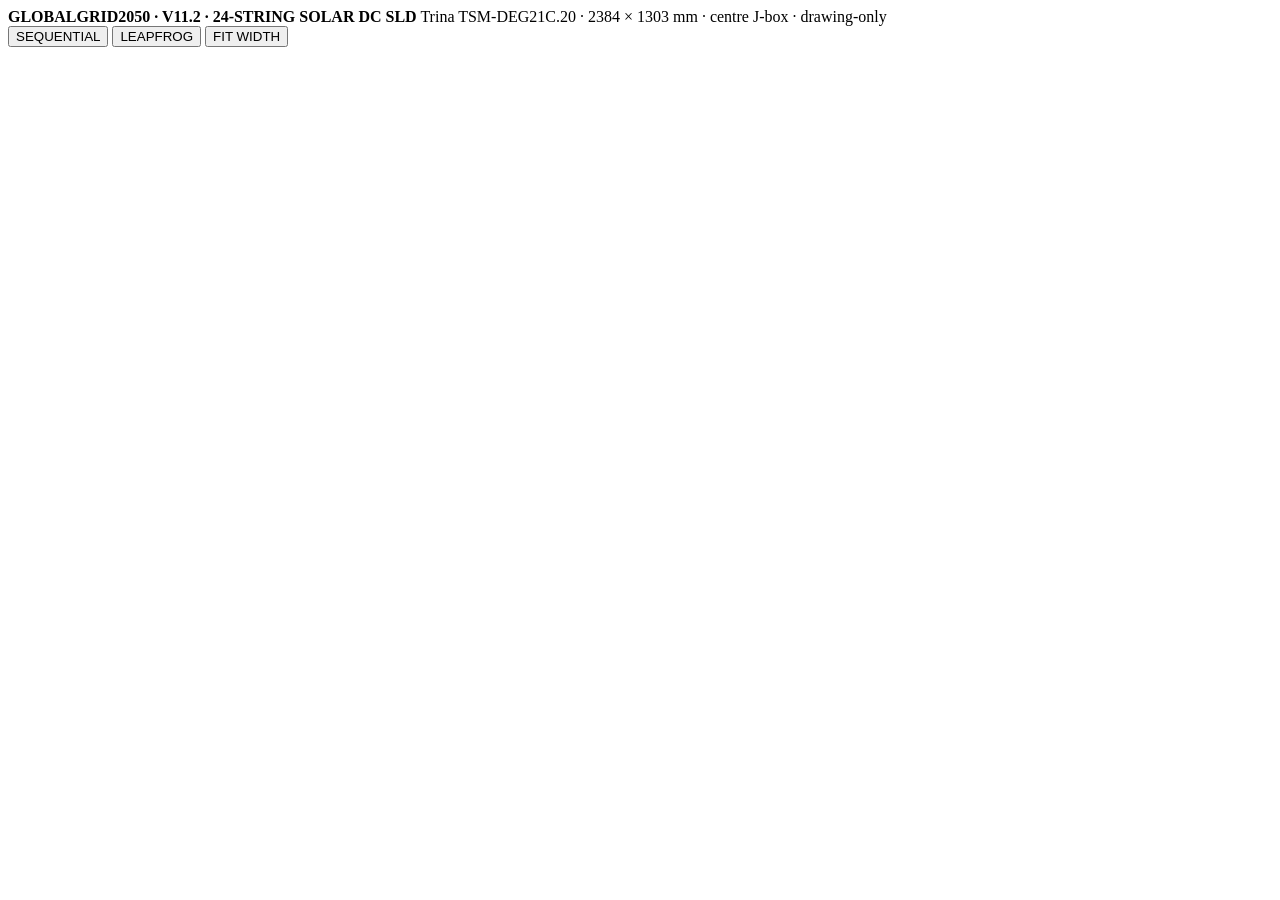
==== v11.2/index.html @ d2f172fe "feat(v11.2): establish full-screen drawing-only SLD surface" ====
<!doctype html>
<html lang="en">
<head>
  <meta charset="utf-8">
  <meta name="viewport" content="width=device-width,initial-scale=1,maximum-scale=1">
  <title>V11.2 — 24-String Solar DC SLD</title>
  <link rel="stylesheet" href="./styles.css">
</head>
<body>
  <header id="bar">
    <strong>GLOBALGRID2050 · V11.2 · 24-STRING SOLAR DC SLD</strong>
    <span id="basis">Trina TSM-DEG21C.20 · 2384 × 1303 mm · centre J-box · drawing-only</span>
    <nav>
      <button data-mode="sequential">SEQUENTIAL</button>
      <button data-mode="leapfrog" class="active">LEAPFROG</button>
      <button id="fit">FIT WIDTH</button>
    </nav>
  </header>
  <main id="viewport" aria-label="Full 24-string electrical single-line drawing">
    <svg id="sld" role="img" aria-label="Twenty-four string inverter block with thirty modules per string"></svg>
  </main>
  <script type="module" src="./app.js"></script>
</body>
</html>
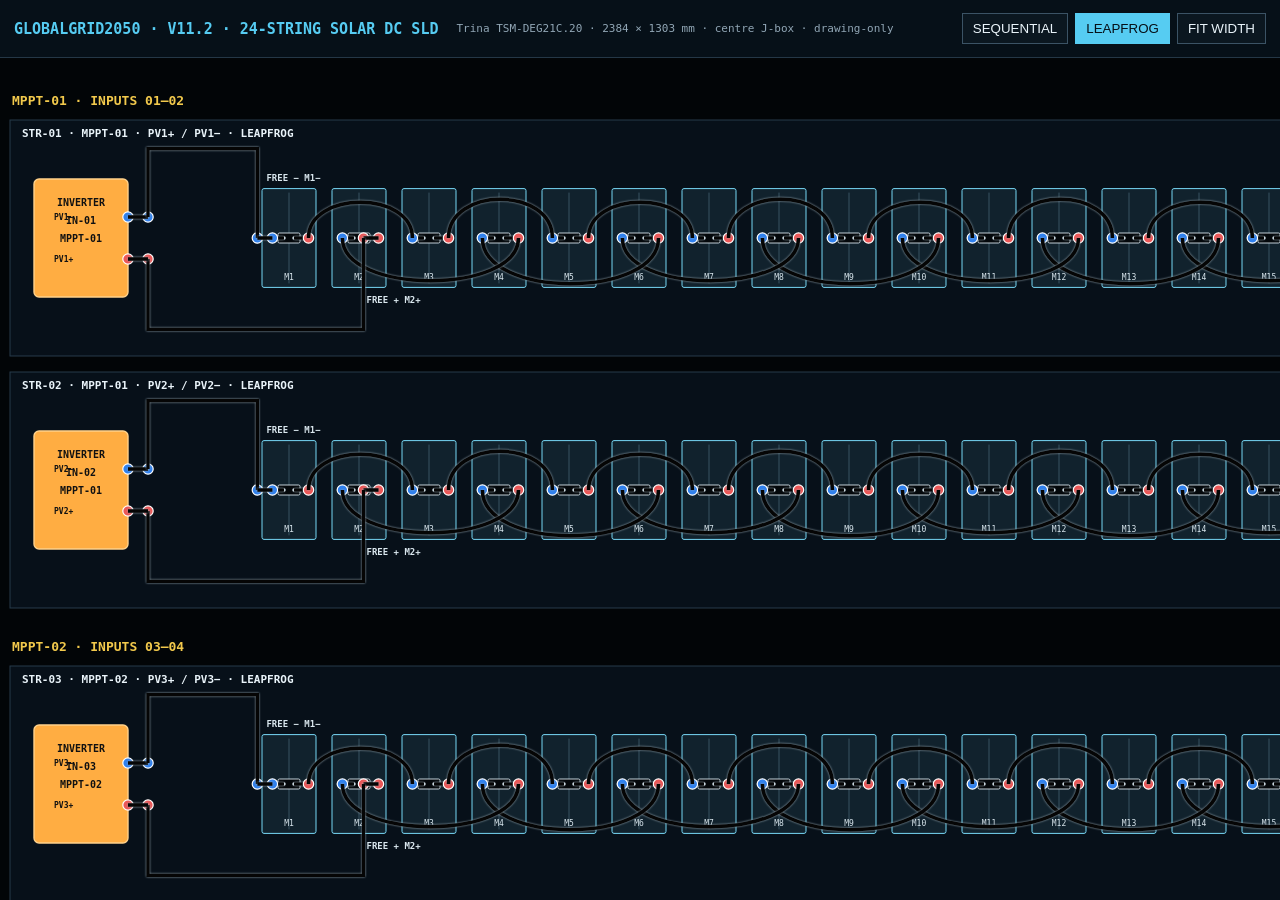
==== commit 0bb06c7a: "feat: formalise V11.2 module dimensional coordinates" ====
--- a/v11.2/index.html
+++ b/v11.2/index.html
@@ -20,5 +20,282 @@
     <svg id="sld" role="img" aria-label="Twenty-four string inverter block with thirty modules per string"></svg>
   </main>
   <script type="module" src="./app.js"></script>
+  <script>
+  (() => {
+    'use strict';
+
+    const PHYSICAL = Object.freeze({
+      model: 'Trina TSM-DEG21C.20',
+      width_mm: 1303,
+      height_mm: 2384,
+      depth_mm: 33,
+      centreline_x_mm: 651.5,
+      jbox_axis_y_mm: 1192,
+      negative_cable_mm: 280,
+      positive_cable_mm: 350,
+    });
+
+    const CONTRACT = Object.freeze({
+      schema_version: 'globalgrid2050.v11.2.module-coordinate-contract.v1',
+      datum: 'module_back_view_lower_left',
+      x_axis: 'left_to_right_on_manufacturer_back_view',
+      y_axis: 'bottom_to_top_on_manufacturer_back_view',
+      svg_y_axis: 'top_to_bottom',
+      transform: Object.freeze({
+        x_svg: 'module_svg_left + x_mm * (module_svg_width / 1303)',
+        y_svg: 'module_svg_top + (2384 - y_mm) * (module_svg_height / 2384)',
+        inverse_x_mm: '(x_svg - module_svg_left) / scale_x',
+        inverse_y_mm: '2384 - (y_svg - module_svg_top) / scale_y',
+      }),
+      physical: PHYSICAL,
+      connector_reference: Object.freeze({
+        negative: Object.freeze({
+          x_mm: PHYSICAL.centreline_x_mm - PHYSICAL.negative_cable_mm,
+          y_mm: PHYSICAL.jbox_axis_y_mm,
+        }),
+        positive: Object.freeze({
+          x_mm: PHYSICAL.centreline_x_mm + PHYSICAL.positive_cable_mm,
+          y_mm: PHYSICAL.jbox_axis_y_mm,
+        }),
+        basis: 'centreline datum plus declared portrait cable length',
+        evidence_state: 'derived_sld_reference_only',
+        limitation: 'exact junction-box root spacing and delivered polarity root side are not stated by the cited datasheet',
+      }),
+      manufacturer_evidence: 'Trina TSM-DEG21C.20 datasheet TSM_EN_2024_A',
+    });
+
+    const setAttributes = (node, attributes) => {
+      for (const [name, value] of Object.entries(attributes)) {
+        node.setAttribute(name, String(value));
+      }
+    };
+    const rounded = (value) => Number(value.toFixed(6));
+
+    function transformFor(moduleBody) {
+      const left = Number(moduleBody.getAttribute('x'));
+      const top = Number(moduleBody.getAttribute('y'));
+      const width = Number(moduleBody.getAttribute('width'));
+      const height = Number(moduleBody.getAttribute('height'));
+      const scaleX = width / PHYSICAL.width_mm;
+      const scaleY = height / PHYSICAL.height_mm;
+      return {
+        left,
+        top,
+        width,
+        height,
+        scaleX,
+        scaleY,
+        toMm(xSvg, ySvg) {
+          return {
+            x_mm: (xSvg - left) / scaleX,
+            y_mm: PHYSICAL.height_mm - (ySvg - top) / scaleY,
+          };
+        },
+      };
+    }
+
+    function moduleBodyForId(svg, moduleId) {
+      return svg.querySelector(`#${moduleId}-MODULE`);
+    }
+
+    function applyModuleContract(moduleBody) {
+      const transform = transformFor(moduleBody);
+      setAttributes(moduleBody, {
+        'data-coordinate-datum': CONTRACT.datum,
+        'data-coordinate-x-axis': CONTRACT.x_axis,
+        'data-coordinate-y-axis': CONTRACT.y_axis,
+        'data-physical-left-mm': 0,
+        'data-physical-bottom-mm': 0,
+        'data-physical-right-mm': PHYSICAL.width_mm,
+        'data-physical-top-mm': PHYSICAL.height_mm,
+        'data-scale-x-svg-per-mm': rounded(transform.scaleX),
+        'data-scale-y-svg-per-mm': rounded(transform.scaleY),
+        'data-dimensional-transform-schema': CONTRACT.schema_version,
+      });
+    }
+
+    function applyJboxContract(svg, terminal) {
+      const match = terminal.id.match(/^(.*)-JBOX_(NEG|POS)$/);
+      if (!match) throw new Error(`Unrecognised junction-box terminal ID ${terminal.id}`);
+      const moduleId = match[1];
+      const moduleBody = moduleBodyForId(svg, moduleId);
+      if (!moduleBody) throw new Error(`Missing module body for ${terminal.id}`);
+      const transform = transformFor(moduleBody);
+      const projection = transform.toMm(
+        Number(terminal.getAttribute('cx')),
+        Number(terminal.getAttribute('cy')),
+      );
+      setAttributes(terminal, {
+        'data-coordinate-datum': CONTRACT.datum,
+        'data-physical-x-mm': 'unverified',
+        'data-physical-y-mm': PHYSICAL.jbox_axis_y_mm,
+        'data-svg-projection-x-mm': rounded(projection.x_mm),
+        'data-svg-projection-y-mm': rounded(projection.y_mm),
+        'data-root-spacing-evidence-state': 'unverified',
+        'data-polarity-root-side-evidence-state': 'unverified',
+        'data-dimensional-transform-schema': CONTRACT.schema_version,
+      });
+    }
+
+    function applyJboxBodyContract(svg, jbox) {
+      const moduleId = jbox.id.replace(/-JUNCTION-BOX$/, '');
+      const moduleBody = moduleBodyForId(svg, moduleId);
+      if (!moduleBody) throw new Error(`Missing module body for ${jbox.id}`);
+      const negative = svg.querySelector(`#${moduleId}-JBOX_NEG`);
+      const positive = svg.querySelector(`#${moduleId}-JBOX_POS`);
+      const transform = transformFor(moduleBody);
+      const projectedSeparationMm = negative && positive
+        ? Math.abs(Number(positive.getAttribute('cx')) - Number(negative.getAttribute('cx'))) / transform.scaleX
+        : NaN;
+      setAttributes(jbox, {
+        'data-coordinate-datum': CONTRACT.datum,
+        'data-physical-centreline-x-mm': PHYSICAL.centreline_x_mm,
+        'data-physical-axis-y-mm': PHYSICAL.jbox_axis_y_mm,
+        'data-physical-root-separation-mm': 'unverified',
+        'data-svg-projection-root-separation-mm': Number.isFinite(projectedSeparationMm)
+          ? rounded(projectedSeparationMm)
+          : 'unavailable',
+        'data-root-separation-evidence-state': 'schematic_projection_only',
+        'data-dimensional-transform-schema': CONTRACT.schema_version,
+      });
+    }
+
+    function applyModuleConnectorContract(svg, connector) {
+      const moduleId = connector.dataset.componentId;
+      const moduleBody = moduleBodyForId(svg, moduleId);
+      if (!moduleBody) throw new Error(`Missing module body for ${connector.id}`);
+      const transform = transformFor(moduleBody);
+      const projection = transform.toMm(
+        Number(connector.getAttribute('cx')),
+        Number(connector.getAttribute('cy')),
+      );
+      const polarity = connector.dataset.polarity;
+      const reference = CONTRACT.connector_reference[polarity];
+      if (!reference) throw new Error(`Unsupported connector polarity ${polarity}`);
+      setAttributes(connector, {
+        'data-coordinate-datum': CONTRACT.datum,
+        'data-module-x-mm': reference.x_mm,
+        'data-module-y-mm': reference.y_mm,
+        'data-svg-projection-x-mm': rounded(projection.x_mm),
+        'data-svg-projection-y-mm': rounded(projection.y_mm),
+        'data-coordinate-evidence-state': CONTRACT.connector_reference.evidence_state,
+        'data-coordinate-basis': CONTRACT.connector_reference.basis,
+        'data-exact-jbox-root-x-mm': 'unverified',
+        'data-polarity-root-side-evidence-state': 'unverified',
+        'data-dimensional-transform-schema': CONTRACT.schema_version,
+      });
+    }
+
+    function applyFactoryLeadContract(svg, lead) {
+      const match = lead.id.match(/^(.*)-(NEG|POS)-FACTORY-LEAD$/);
+      if (!match) throw new Error(`Unrecognised factory lead ID ${lead.id}`);
+      const moduleId = match[1];
+      const polarity = match[2] === 'NEG' ? 'negative' : 'positive';
+      const reference = CONTRACT.connector_reference[polarity];
+      const moduleBody = moduleBodyForId(svg, moduleId);
+      if (!moduleBody) throw new Error(`Missing module body for ${lead.id}`);
+      setAttributes(lead, {
+        'data-coordinate-datum': CONTRACT.datum,
+        'data-root-x-mm': 'unverified',
+        'data-root-y-mm': PHYSICAL.jbox_axis_y_mm,
+        'data-connector-reference-x-mm': reference.x_mm,
+        'data-connector-reference-y-mm': reference.y_mm,
+        'data-coordinate-evidence-state': CONTRACT.connector_reference.evidence_state,
+        'data-dimensional-transform-schema': CONTRACT.schema_version,
+      });
+    }
+
+    function installMetadata(svg) {
+      let metadata = svg.querySelector('#v11-2-coordinate-contract');
+      if (!metadata) {
+        metadata = document.createElementNS('http://www.w3.org/2000/svg', 'metadata');
+        metadata.id = 'v11-2-coordinate-contract';
+        svg.prepend(metadata);
+      }
+      metadata.textContent = JSON.stringify(CONTRACT);
+    }
+
+    function applyContract() {
+      const svg = document.querySelector('#sld');
+      if (!svg) return;
+      const moduleBodies = [...svg.querySelectorAll('.module-body')];
+      if (!moduleBodies.length) return;
+
+      moduleBodies.forEach(applyModuleContract);
+      const jboxTerminals = [...svg.querySelectorAll('.jbox-terminal')];
+      jboxTerminals.forEach((terminal) => applyJboxContract(svg, terminal));
+      const jboxes = [...svg.querySelectorAll('.jbox')];
+      jboxes.forEach((jbox) => applyJboxBodyContract(svg, jbox));
+      const moduleConnectors = [
+        ...svg.querySelectorAll('.connector[data-component-type="pv_module"]'),
+      ];
+      moduleConnectors.forEach((connector) => applyModuleConnectorContract(svg, connector));
+      const factoryLeads = [...svg.querySelectorAll('.factory-lead')];
+      factoryLeads.forEach((lead) => applyFactoryLeadContract(svg, lead));
+      installMetadata(svg);
+
+      const coordinatesComplete = moduleConnectors.every((connector) =>
+        connector.hasAttribute('data-module-x-mm')
+        && connector.hasAttribute('data-module-y-mm')
+        && connector.hasAttribute('data-svg-projection-x-mm')
+        && connector.hasAttribute('data-svg-projection-y-mm'));
+      const jboxEvidenceHonest = jboxTerminals.every((terminal) =>
+        terminal.dataset.physicalXMm === 'unverified'
+        && Number(terminal.dataset.physicalYMm) === PHYSICAL.jbox_axis_y_mm);
+      const pass = moduleBodies.length === 720
+        && jboxes.length === 720
+        && jboxTerminals.length === 1440
+        && moduleConnectors.length === 1440
+        && factoryLeads.length === 1440
+        && coordinatesComplete
+        && jboxEvidenceHonest;
+
+      const evidence = {
+        schema_version: 'globalgrid2050.v11.2.module-coordinate-evidence.v1',
+        contract: CONTRACT,
+        module_bodies: moduleBodies.length,
+        junction_boxes: jboxes.length,
+        junction_box_terminals: jboxTerminals.length,
+        module_connector_ends: moduleConnectors.length,
+        factory_leads: factoryLeads.length,
+        connector_reference_coordinates_mm: {
+          negative: CONTRACT.connector_reference.negative,
+          positive: CONTRACT.connector_reference.positive,
+        },
+        exact_jbox_root_x_mm: 'unverified',
+        exact_root_separation_mm: 'unverified',
+        polarity_root_side: 'unverified',
+        screen_order_inference_used: false,
+        coordinates_complete: coordinatesComplete,
+        evidence_state_preserved: jboxEvidenceHonest,
+        pass,
+      };
+      window.__V11_2_GEOMETRY_EVIDENCE__ = evidence;
+      svg.dataset.geometryCoordinatePass = String(pass);
+      svg.dataset.coordinateDatum = CONTRACT.datum;
+      svg.dataset.coordinateContract = CONTRACT.schema_version;
+      if (!pass) {
+        throw new Error(`V11.2 dimensional coordinate contract failed: ${JSON.stringify(evidence)}`);
+      }
+    }
+
+    let scheduled = false;
+    const schedule = () => {
+      if (scheduled) return;
+      scheduled = true;
+      requestAnimationFrame(() => {
+        scheduled = false;
+        applyContract();
+      });
+    };
+
+    window.addEventListener('DOMContentLoaded', () => {
+      const svg = document.querySelector('#sld');
+      if (!svg) return;
+      new MutationObserver(schedule).observe(svg, { childList: true, subtree: true });
+      schedule();
+    });
+  })();
+  </script>
 </body>
 </html>
--- a/v11.2/styles.css
+++ b/v11.2/styles.css
@@ -0,0 +1 @@
+:root{--bg:#03070a;--panel:#071019;--line:#243746;--text:#eaf4fa;--cyan:#56ccf2;--red:#eb5757;--blue:#2f80ed;--orange:#ffad42;--gold:#f2c94c;--muted:#91a6b5}*{box-sizing:border-box}html,body{height:100%;margin:0;background:var(--bg);color:var(--text);font-family:ui-monospace,SFMono-Regular,Menlo,Consolas,monospace;overflow:hidden}#bar{height:58px;display:flex;align-items:center;gap:18px;padding:8px 14px;border-bottom:1px solid var(--line);background:#061018;white-space:nowrap}#bar strong{color:var(--cyan);font-size:15px}#basis{color:var(--muted);font-size:11px;overflow:hidden;text-overflow:ellipsis}nav{margin-left:auto;display:flex;gap:7px}button{border:1px solid #3b5365;background:#0b1720;color:var(--text);padding:7px 10px;font:700 11px inherit;cursor:pointer}button.active{color:#061018;background:var(--cyan);border-color:var(--cyan)}#viewport{height:calc(100% - 58px);overflow:auto;overscroll-behavior:contain;background:#020507}#sld{display:block;background:#020507}.mppt-band{fill:#071019;stroke:#263b4b;stroke-width:1}.mppt-title{fill:var(--gold);font-size:13px;font-weight:800}.string-title{fill:#eaf4fa;font-size:11px;font-weight:800}.module-body{fill:#11222d;stroke:#77d7f5;stroke-width:1}.module-backline{stroke:#496879;stroke-width:.7}.jbox{fill:#03070a;stroke:#d7e4eb;stroke-width:.9}.jbox-terminal{fill:#d7e4eb}.factory-lead,.mate-path,.string-cable{fill:none;stroke:#050505;stroke-width:3.2;paint-order:stroke;filter:drop-shadow(0 0 1px #9aabb5)}.mate-path{stroke-width:3.5}.connector{stroke:#fff;stroke-width:1.2;cursor:pointer}.positive{fill:var(--red)}.negative{fill:var(--blue)}.inverter{fill:var(--orange);stroke:#ffd18a;stroke-width:1.4}.inverter-label{fill:#111;font-size:10px;font-weight:900}.terminal-label{fill:#111;font-size:8px;font-weight:900}.module-label{fill:#dbe8ef;font-size:8px}.input-label{fill:#dbe8ef;font-size:9px;font-weight:800}.selected{stroke:var(--gold)!important;stroke-width:3!important}@media(max-width:700px){#bar{height:74px;align-items:flex-start;flex-wrap:wrap;padding:7px 8px;gap:5px}#bar strong{font-size:12px}#basis{order:3;width:100%;font-size:9px}nav{margin-left:auto}button{padding:6px 7px;font-size:9px}#viewport{height:calc(100% - 74px)}}
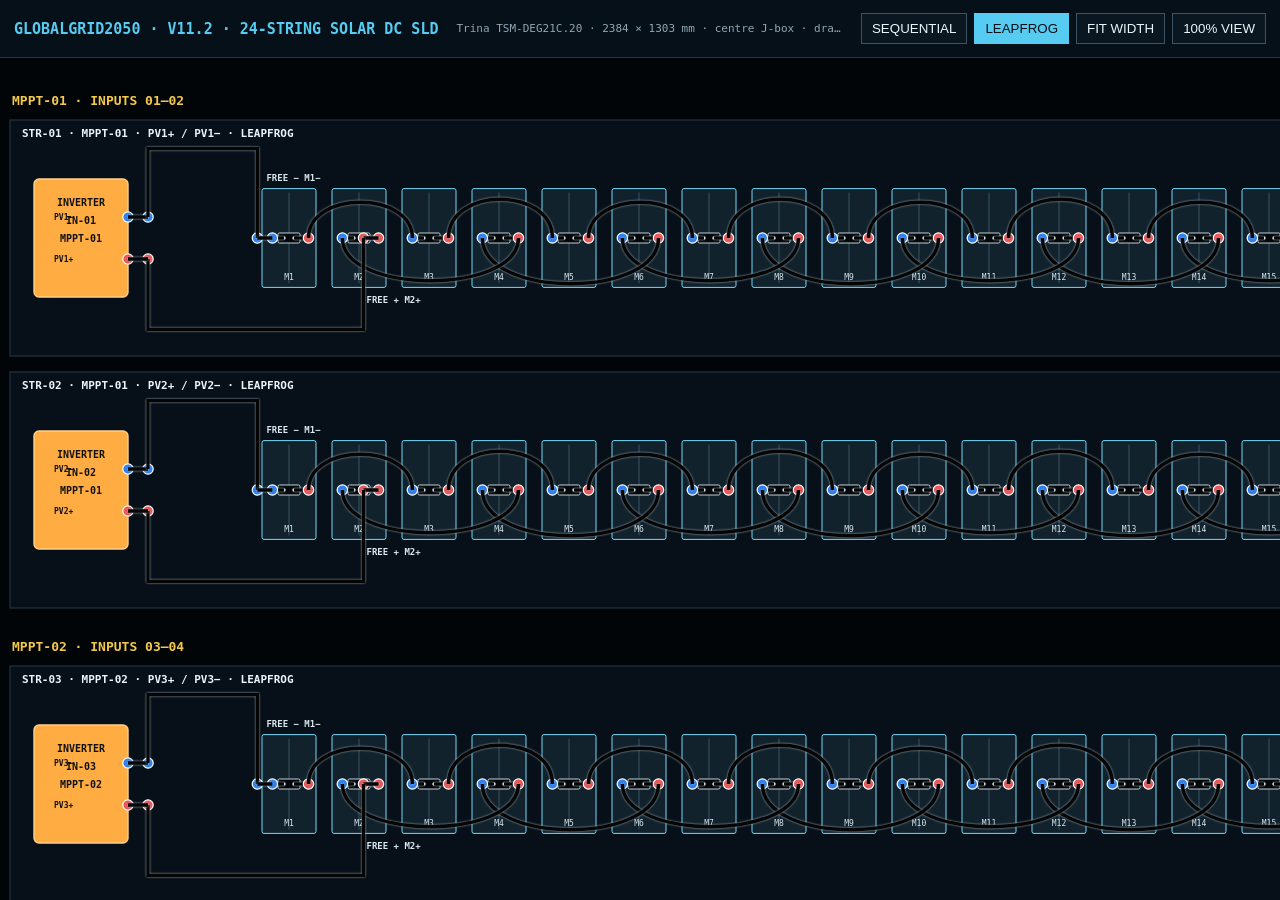
==== commit 06c76353: "feat: add V11.2 100 percent view control" ====
--- a/v11.2/index.html
+++ b/v11.2/index.html
@@ -14,6 +14,7 @@
       <button data-mode="sequential">SEQUENTIAL</button>
       <button data-mode="leapfrog" class="active">LEAPFROG</button>
       <button id="fit">FIT WIDTH</button>
+      <button id="actual-size">100% VIEW</button>
     </nav>
   </header>
   <main id="viewport" aria-label="Full 24-string electrical single-line drawing">
@@ -242,13 +243,21 @@
       const jboxEvidenceHonest = jboxTerminals.every((terminal) =>
         terminal.dataset.physicalXMm === 'unverified'
         && Number(terminal.dataset.physicalYMm) === PHYSICAL.jbox_axis_y_mm);
+      const viewControls = [
+        document.querySelector('[data-mode="sequential"]'),
+        document.querySelector('[data-mode="leapfrog"]'),
+        document.querySelector('#fit'),
+        document.querySelector('#actual-size'),
+      ];
+      const viewControlsComplete = viewControls.every(Boolean);
       const pass = moduleBodies.length === 720
         && jboxes.length === 720
         && jboxTerminals.length === 1440
         && moduleConnectors.length === 1440
         && factoryLeads.length === 1440
         && coordinatesComplete
-        && jboxEvidenceHonest;
+        && jboxEvidenceHonest
+        && viewControlsComplete;
 
       const evidence = {
         schema_version: 'globalgrid2050.v11.2.module-coordinate-evidence.v1',
@@ -268,6 +277,12 @@
         screen_order_inference_used: false,
         coordinates_complete: coordinatesComplete,
         evidence_state_preserved: jboxEvidenceHonest,
+        view_controls: {
+          sequential: Boolean(viewControls[0]),
+          leapfrog: Boolean(viewControls[1]),
+          fit_width: Boolean(viewControls[2]),
+          actual_size_100_percent: Boolean(viewControls[3]),
+        },
         pass,
       };
       window.__V11_2_GEOMETRY_EVIDENCE__ = evidence;
@@ -291,7 +306,20 @@
 
     window.addEventListener('DOMContentLoaded', () => {
       const svg = document.querySelector('#sld');
-      if (!svg) return;
+      const viewport = document.querySelector('#viewport');
+      const actualSize = document.querySelector('#actual-size');
+      if (!svg || !viewport || !actualSize) return;
+      actualSize.addEventListener('click', () => {
+        const width = Number(svg.getAttribute('width'));
+        const height = Number(svg.getAttribute('height'));
+        if (!Number.isFinite(width) || !Number.isFinite(height)) {
+          throw new Error('V11.2 100% view requires finite SVG dimensions');
+        }
+        svg.style.width = `${width}px`;
+        svg.style.height = `${height}px`;
+        viewport.scrollTo({ left: 0, top: 0, behavior: 'auto' });
+        actualSize.dataset.viewScale = '1';
+      });
       new MutationObserver(schedule).observe(svg, { childList: true, subtree: true });
       schedule();
     });
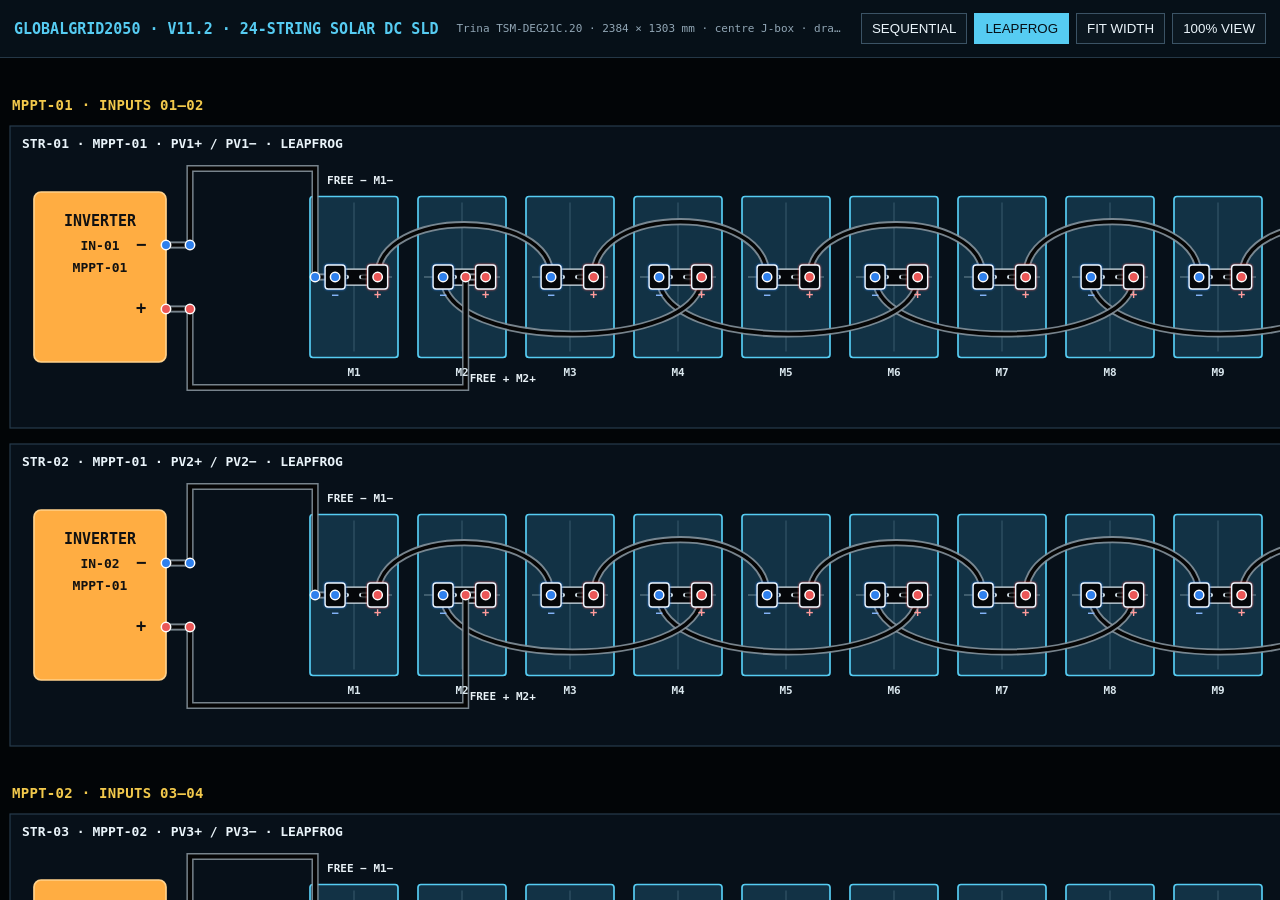
==== commit e9bddd67: "feat: restore V8 drawing language in V11.2" ====
--- a/v11.2/index.html
+++ b/v11.2/index.html
@@ -260,7 +260,7 @@
         && viewControlsComplete;
 
       const evidence = {
-        schema_version: 'globalgrid2050.v11.2.module-coordinate-evidence.v1',
+        schema_version: 'globalgrid2050.v11.2.module-coordinate-evidence.v2',
         contract: CONTRACT,
         module_bodies: moduleBodies.length,
         junction_boxes: jboxes.length,
@@ -275,6 +275,7 @@
         exact_root_separation_mm: 'unverified',
         polarity_root_side: 'unverified',
         screen_order_inference_used: false,
+        asynchronous_dom_augmentation_used: false,
         coordinates_complete: coordinatesComplete,
         evidence_state_preserved: jboxEvidenceHonest,
         view_controls: {
@@ -294,25 +295,16 @@
       }
     }
 
-    let scheduled = false;
-    const schedule = () => {
-      if (scheduled) return;
-      scheduled = true;
-      requestAnimationFrame(() => {
-        scheduled = false;
-        applyContract();
-      });
-    };
-
-    window.addEventListener('DOMContentLoaded', () => {
-      const svg = document.querySelector('#sld');
-      const viewport = document.querySelector('#viewport');
-      const actualSize = document.querySelector('#actual-size');
-      if (!svg || !viewport || !actualSize) return;
+    window.addEventListener('v11-2-rendered', applyContract);
+
+    const viewport = document.querySelector('#viewport');
+    const actualSize = document.querySelector('#actual-size');
+    if (viewport && actualSize) {
       actualSize.addEventListener('click', () => {
-        const width = Number(svg.getAttribute('width'));
-        const height = Number(svg.getAttribute('height'));
-        if (!Number.isFinite(width) || !Number.isFinite(height)) {
+        const svg = document.querySelector('#sld');
+        const width = Number(svg?.getAttribute('width'));
+        const height = Number(svg?.getAttribute('height'));
+        if (!svg || !Number.isFinite(width) || !Number.isFinite(height)) {
           throw new Error('V11.2 100% view requires finite SVG dimensions');
         }
         svg.style.width = `${width}px`;
@@ -320,9 +312,9 @@
         viewport.scrollTo({ left: 0, top: 0, behavior: 'auto' });
         actualSize.dataset.viewScale = '1';
       });
-      new MutationObserver(schedule).observe(svg, { childList: true, subtree: true });
-      schedule();
-    });
+    }
+
+    if (document.querySelector('#sld .module-body')) applyContract();
   })();
   </script>
 </body>
--- a/v11.2/styles.css
+++ b/v11.2/styles.css
@@ -1 +1,64 @@
-:root{--bg:#03070a;--panel:#071019;--line:#243746;--text:#eaf4fa;--cyan:#56ccf2;--red:#eb5757;--blue:#2f80ed;--orange:#ffad42;--gold:#f2c94c;--muted:#91a6b5}*{box-sizing:border-box}html,body{height:100%;margin:0;background:var(--bg);color:var(--text);font-family:ui-monospace,SFMono-Regular,Menlo,Consolas,monospace;overflow:hidden}#bar{height:58px;display:flex;align-items:center;gap:18px;padding:8px 14px;border-bottom:1px solid var(--line);background:#061018;white-space:nowrap}#bar strong{color:var(--cyan);font-size:15px}#basis{color:var(--muted);font-size:11px;overflow:hidden;text-overflow:ellipsis}nav{margin-left:auto;display:flex;gap:7px}button{border:1px solid #3b5365;background:#0b1720;color:var(--text);padding:7px 10px;font:700 11px inherit;cursor:pointer}button.active{color:#061018;background:var(--cyan);border-color:var(--cyan)}#viewport{height:calc(100% - 58px);overflow:auto;overscroll-behavior:contain;background:#020507}#sld{display:block;background:#020507}.mppt-band{fill:#071019;stroke:#263b4b;stroke-width:1}.mppt-title{fill:var(--gold);font-size:13px;font-weight:800}.string-title{fill:#eaf4fa;font-size:11px;font-weight:800}.module-body{fill:#11222d;stroke:#77d7f5;stroke-width:1}.module-backline{stroke:#496879;stroke-width:.7}.jbox{fill:#03070a;stroke:#d7e4eb;stroke-width:.9}.jbox-terminal{fill:#d7e4eb}.factory-lead,.mate-path,.string-cable{fill:none;stroke:#050505;stroke-width:3.2;paint-order:stroke;filter:drop-shadow(0 0 1px #9aabb5)}.mate-path{stroke-width:3.5}.connector{stroke:#fff;stroke-width:1.2;cursor:pointer}.positive{fill:var(--red)}.negative{fill:var(--blue)}.inverter{fill:var(--orange);stroke:#ffd18a;stroke-width:1.4}.inverter-label{fill:#111;font-size:10px;font-weight:900}.terminal-label{fill:#111;font-size:8px;font-weight:900}.module-label{fill:#dbe8ef;font-size:8px}.input-label{fill:#dbe8ef;font-size:9px;font-weight:800}.selected{stroke:var(--gold)!important;stroke-width:3!important}@media(max-width:700px){#bar{height:74px;align-items:flex-start;flex-wrap:wrap;padding:7px 8px;gap:5px}#bar strong{font-size:12px}#basis{order:3;width:100%;font-size:9px}nav{margin-left:auto}button{padding:6px 7px;font-size:9px}#viewport{height:calc(100% - 74px)}}
+:root{
+  --bg:#03070a;
+  --panel:#071019;
+  --line:#243746;
+  --text:#eaf4fa;
+  --cyan:#56ccf2;
+  --red:#eb5757;
+  --blue:#2f80ed;
+  --orange:#ffad42;
+  --gold:#f2c94c;
+  --muted:#91a6b5;
+  --cable:#050505;
+  --halo:#87939d;
+}
+*{box-sizing:border-box}
+html,body{height:100%;margin:0;background:var(--bg);color:var(--text);font-family:ui-monospace,SFMono-Regular,Menlo,Consolas,monospace;overflow:hidden}
+#bar{height:58px;display:flex;align-items:center;gap:18px;padding:8px 14px;border-bottom:1px solid var(--line);background:#061018;white-space:nowrap}
+#bar strong{color:var(--cyan);font-size:15px}
+#basis{color:var(--muted);font-size:11px;overflow:hidden;text-overflow:ellipsis}
+nav{margin-left:auto;display:flex;gap:7px}
+button{border:1px solid #3b5365;background:#0b1720;color:var(--text);padding:7px 10px;font:700 11px inherit;cursor:pointer}
+button.active{color:#061018;background:var(--cyan);border-color:var(--cyan)}
+#viewport{height:calc(100% - 58px);overflow:auto;overscroll-behavior:contain;background:#020507;-webkit-overflow-scrolling:touch}
+#sld{display:block;background:#020507}
+.mppt-band{fill:#071019;stroke:#263b4b;stroke-width:1.2}
+.mppt-title{fill:var(--gold);font-size:14px;font-weight:900;letter-spacing:.02em}
+.string-title{fill:#eaf4fa;font-size:13px;font-weight:900}
+.module-body{fill:#123245;stroke:#56ccf2;stroke-width:1.7}
+.module-backline{stroke:#3f6072;stroke-width:.9}
+.module-backline.axis{stroke:#6c8796;stroke-width:1.1}
+.jbox{fill:#05070a;stroke:#d7e4eb;stroke-width:1.25}
+.jbox-terminal{fill:#d7e4eb}
+.factory-lead{fill:none;stroke:var(--cable);stroke-width:3.1;filter:drop-shadow(0 0 1.2px #b7c2ca)}
+.connector-housing{fill:#05070a;stroke:#eef7ff;stroke-width:1.4}
+.connector-housing.negative-housing{filter:drop-shadow(0 0 1px #2f80ed)}
+.connector-housing.positive-housing{filter:drop-shadow(0 0 1px #eb5757)}
+.cable-halo{fill:none;stroke:var(--halo);stroke-width:7.2;opacity:.88;pointer-events:none}
+.mate-path,.string-cable{fill:none;stroke:var(--cable);stroke-width:3.4;cursor:pointer}
+.mate-path[data-v8-lane="outward"],.mate-path[data-v8-lane="return"]{stroke-width:3.6}
+.mate-path[data-v8-turnaround="true"]{stroke-width:4}
+.string-cable{stroke-width:4.2}
+.connector{stroke:#fff;stroke-width:1.5;cursor:pointer}
+.positive{fill:var(--red)}
+.negative{fill:var(--blue)}
+.inverter{fill:var(--orange);stroke:#ffd18a;stroke-width:1.7}
+.inverter-label{fill:#111;font-size:13px;font-weight:900}
+.inverter-title{font-size:15px}
+.terminal-label{fill:#111;font-size:17px;font-weight:900}
+.module-label{fill:#dbe8ef;font-size:11px;font-weight:800}
+.polarity-glyph{font-size:12px;font-weight:900}
+.negative-glyph{fill:#88b8ff}
+.positive-glyph{fill:#ff9b9b}
+.input-label{fill:#e7f0f5;font-size:11px;font-weight:900}
+.route-label{fill:#dbe8ef;font-size:11px;font-weight:900;letter-spacing:.03em}
+.turnaround-label{fill:var(--gold)}
+.selected{stroke:var(--gold)!important;stroke-width:4!important}
+@media(max-width:700px){
+  #bar{height:74px;align-items:flex-start;flex-wrap:wrap;padding:7px 8px;gap:5px}
+  #bar strong{font-size:12px}
+  #basis{order:3;width:100%;font-size:9px}
+  nav{margin-left:auto}
+  button{padding:6px 7px;font-size:9px}
+  #viewport{height:calc(100% - 74px)}
+}
